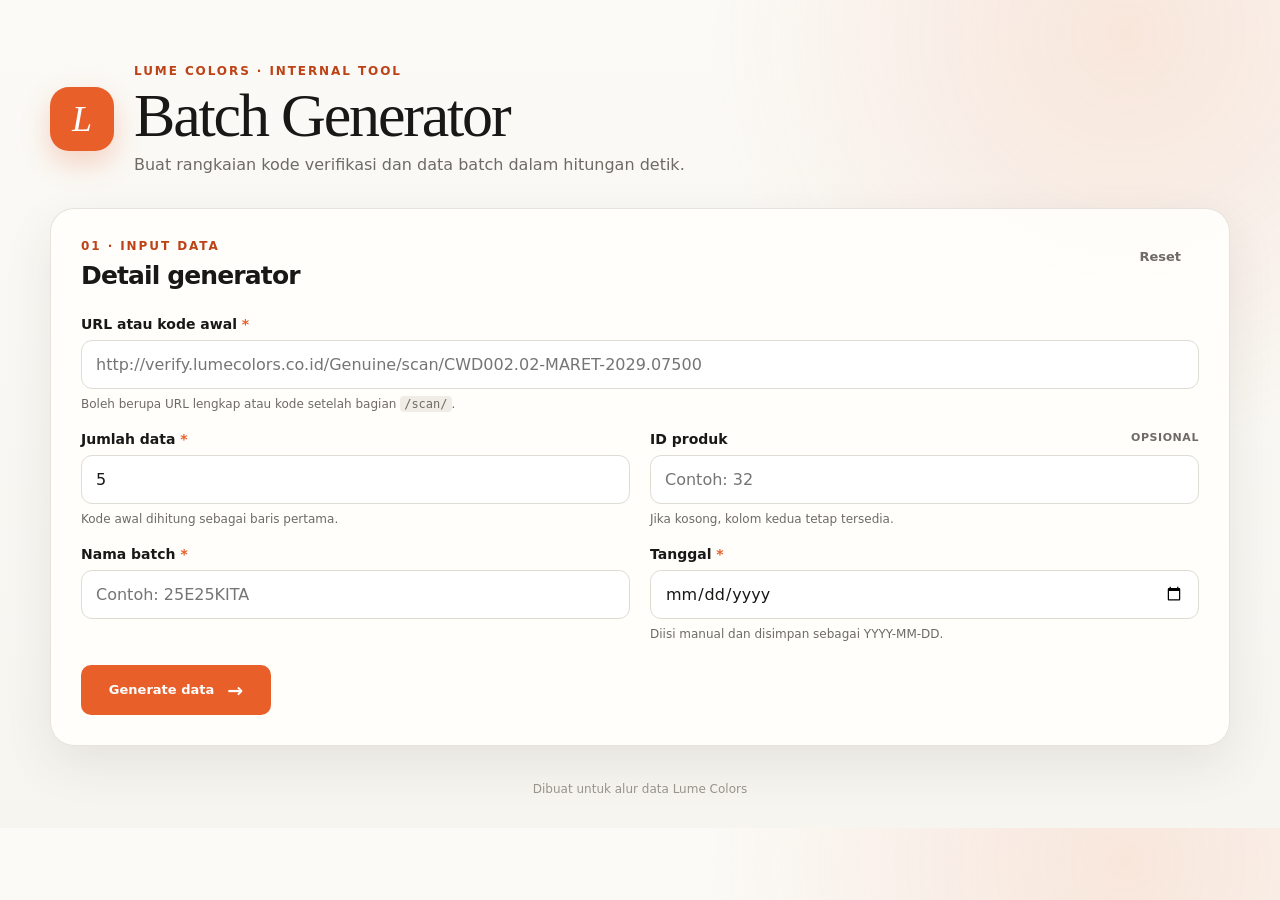
==== index.html @ 01046ef0 "first commit" ====
<!doctype html>
<html lang="id">
  <head>
    <meta charset="UTF-8" />
    <meta name="viewport" content="width=device-width, initial-scale=1.0" />
    <meta name="description" content="Generator data kode verifikasi Lume Colors" />
    <title>Lume Batch Generator</title>
    <link rel="stylesheet" href="styles.css" />
  </head>
  <body>
    <main class="shell">
      <header class="hero">
        <div class="brand-mark" aria-hidden="true">L</div>
        <div>
          <p class="eyebrow">LUME COLORS · INTERNAL TOOL</p>
          <h1>Batch Generator</h1>
          <p class="subtitle">Buat rangkaian kode verifikasi dan data batch dalam hitungan detik.</p>
        </div>
      </header>

      <section class="card input-card" aria-labelledby="form-title">
        <div class="section-heading">
          <div>
            <p class="step">01 · INPUT DATA</p>
            <h2 id="form-title">Detail generator</h2>
          </div>
          <button id="resetButton" class="button button-ghost" type="button">Reset</button>
        </div>

        <form id="generatorForm" novalidate>
          <div class="field field-wide">
            <label for="startCode">URL atau kode awal <span>*</span></label>
            <input
              id="startCode"
              name="startCode"
              type="text"
              autocomplete="off"
              placeholder="http://verify.lumecolors.co.id/Genuine/scan/CWD002.02-MARET-2029.07500"
              required
            />
            <small>Boleh berupa URL lengkap atau kode setelah bagian <code>/scan/</code>.</small>
          </div>

          <div class="form-grid">
            <div class="field">
              <label for="amount">Jumlah data <span>*</span></label>
              <input id="amount" name="amount" type="number" min="1" max="100000" value="5" required />
              <small>Kode awal dihitung sebagai baris pertama.</small>
            </div>

            <div class="field">
              <label for="productId">ID produk <em>Opsional</em></label>
              <input id="productId" name="productId" type="text" autocomplete="off" placeholder="Contoh: 32" />
              <small>Jika kosong, kolom kedua tetap tersedia.</small>
            </div>

            <div class="field">
              <label for="batchName">Nama batch <span>*</span></label>
              <input id="batchName" name="batchName" type="text" autocomplete="off" placeholder="Contoh: 25E25KITA" required />
            </div>

            <div class="field">
              <label for="expiryDate">Tanggal <span>*</span></label>
              <input id="expiryDate" name="expiryDate" type="date" required />
              <small>Diisi manual dan disimpan sebagai YYYY-MM-DD.</small>
            </div>
          </div>

          <div id="formError" class="message error-message" role="alert" hidden></div>
          <button class="button button-primary" type="submit">
            Generate data
            <span aria-hidden="true">→</span>
          </button>
        </form>
      </section>

      <section id="resultSection" class="card result-card" aria-labelledby="result-title" hidden>
        <div class="section-heading result-heading">
          <div>
            <p class="step">02 · HASIL</p>
            <h2 id="result-title">Data siap digunakan</h2>
            <p id="resultSummary" class="result-summary"></p>
          </div>
          <div class="actions">
            <button id="copyButton" class="button button-secondary" type="button">Salin semua</button>
            <button id="csvButton" class="button button-secondary" type="button">Unduh CSV</button>
            <button id="txtButton" class="button button-secondary" type="button">Unduh TXT</button>
          </div>
        </div>

        <div id="successMessage" class="message success-message" role="status" hidden></div>

        <div class="table-wrap">
          <table>
            <thead>
              <tr>
                <th>No.</th>
                <th>Kode</th>
                <th>ID produk</th>
                <th>Batch</th>
                <th>Tanggal</th>
                <th>URL hasil lengkap</th>
              </tr>
            </thead>
            <tbody id="resultBody"></tbody>
          </table>
        </div>
      </section>
    </main>

    <footer>Dibuat untuk alur data Lume Colors</footer>
    <script src="app.js"></script>
  </body>
</html>
---- styles.css ----
:root {
  --ink: #191817;
  --muted: #6e6b67;
  --paper: #f7f5f0;
  --card: #fffefb;
  --line: #dfdcd4;
  --orange: #e85f2a;
  --orange-dark: #bd4216;
  --soft-orange: #fff0e9;
  --green: #287a55;
  --red: #ad342d;
  --shadow: 0 18px 50px rgba(49, 40, 30, 0.09);
}

* { box-sizing: border-box; }

body {
  min-width: 320px;
  margin: 0;
  color: var(--ink);
  background:
    radial-gradient(circle at 88% 4%, rgba(232, 95, 42, 0.13), transparent 26rem),
    linear-gradient(180deg, #fbfaf6 0%, var(--paper) 100%);
  font-family: Inter, ui-sans-serif, system-ui, -apple-system, BlinkMacSystemFont, "Segoe UI", sans-serif;
}

.shell { width: min(1180px, calc(100% - 32px)); margin: 0 auto; padding: 64px 0 36px; }
.hero { display: flex; align-items: center; gap: 20px; margin-bottom: 34px; }
.brand-mark { display: grid; place-items: center; width: 64px; height: 64px; border-radius: 19px; color: white; background: var(--orange); font-family: Georgia, serif; font-size: 36px; font-style: italic; box-shadow: 0 12px 28px rgba(232, 95, 42, .25); }
.eyebrow, .step { margin: 0 0 8px; color: var(--orange-dark); font-size: 12px; font-weight: 800; letter-spacing: .16em; }
h1, h2 { margin: 0; letter-spacing: -.035em; }
h1 { font-family: Georgia, "Times New Roman", serif; font-size: clamp(38px, 6vw, 62px); font-weight: 500; line-height: .95; }
h2 { font-size: 25px; }
.subtitle { margin: 10px 0 0; color: var(--muted); }
.card { padding: 30px; border: 1px solid rgba(223, 220, 212, .8); border-radius: 24px; background: rgba(255, 254, 251, .94); box-shadow: var(--shadow); }
.result-card { margin-top: 24px; }
.section-heading { display: flex; align-items: flex-start; justify-content: space-between; gap: 20px; margin-bottom: 26px; }
.form-grid { display: grid; grid-template-columns: repeat(2, minmax(0, 1fr)); gap: 20px; margin-top: 20px; }
.field { display: flex; flex-direction: column; gap: 8px; }
label { font-size: 14px; font-weight: 750; }
label span { color: var(--orange); }
label em { float: right; color: var(--muted); font-size: 11px; font-style: normal; font-weight: 600; letter-spacing: .05em; text-transform: uppercase; }
input { width: 100%; height: 49px; padding: 0 14px; border: 1px solid var(--line); border-radius: 11px; outline: none; color: var(--ink); background: #fff; font: inherit; transition: border-color .18s, box-shadow .18s; }
input:focus { border-color: var(--orange); box-shadow: 0 0 0 4px rgba(232, 95, 42, .11); }
input.invalid { border-color: var(--red); }
small { color: var(--muted); font-size: 12px; }
code { padding: 1px 4px; border-radius: 4px; background: #f0ede7; }
.button { display: inline-flex; align-items: center; justify-content: center; gap: 13px; min-height: 42px; padding: 0 17px; border: 0; border-radius: 10px; cursor: pointer; font: inherit; font-size: 13px; font-weight: 750; transition: transform .15s, background .15s, border-color .15s; }
.button:hover { transform: translateY(-1px); }
.button-primary { min-width: 190px; height: 50px; margin-top: 24px; color: white; background: var(--orange); }
.button-primary:hover { background: var(--orange-dark); }
.button-primary span { font-size: 19px; }
.button-secondary { border: 1px solid var(--line); background: #fff; }
.button-secondary:hover, .button-ghost:hover { border-color: #bdb8af; background: #f5f2ec; }
.button-ghost { min-height: 36px; color: var(--muted); background: transparent; border: 1px solid transparent; }
.actions { display: flex; flex-wrap: wrap; justify-content: flex-end; gap: 8px; }
.result-summary { margin: 7px 0 0; color: var(--muted); font-size: 14px; }
.message { margin: 0 0 18px; padding: 12px 14px; border-radius: 9px; font-size: 13px; }
.error-message { color: var(--red); background: #fff0ee; }
.success-message { color: var(--green); background: #ebf8f1; }
.table-wrap { max-height: 520px; overflow: auto; border: 1px solid var(--line); border-radius: 14px; }
table { width: 100%; border-collapse: collapse; white-space: nowrap; font-size: 13px; }
th { position: sticky; top: 0; z-index: 1; padding: 13px 14px; color: var(--muted); background: #f2efe8; font-size: 11px; letter-spacing: .07em; text-align: left; text-transform: uppercase; }
td { padding: 12px 14px; border-top: 1px solid #ebe8e1; }
tbody tr:hover { background: #fff8f4; }
td:first-child { color: var(--muted); text-align: right; }
td:last-child { font-family: Consolas, "Courier New", monospace; }
footer { padding: 0 16px 32px; color: #98938b; font-size: 12px; text-align: center; }
[hidden] { display: none !important; }

@media (max-width: 760px) {
  .shell { width: min(100% - 20px, 1180px); padding-top: 32px; }
  .hero { align-items: flex-start; }
  .brand-mark { width: 52px; height: 52px; border-radius: 15px; font-size: 29px; }
  .subtitle { font-size: 14px; }
  .card { padding: 21px 17px; border-radius: 18px; }
  .form-grid { grid-template-columns: 1fr; }
  .result-heading { flex-direction: column; }
  .actions { justify-content: flex-start; }
}
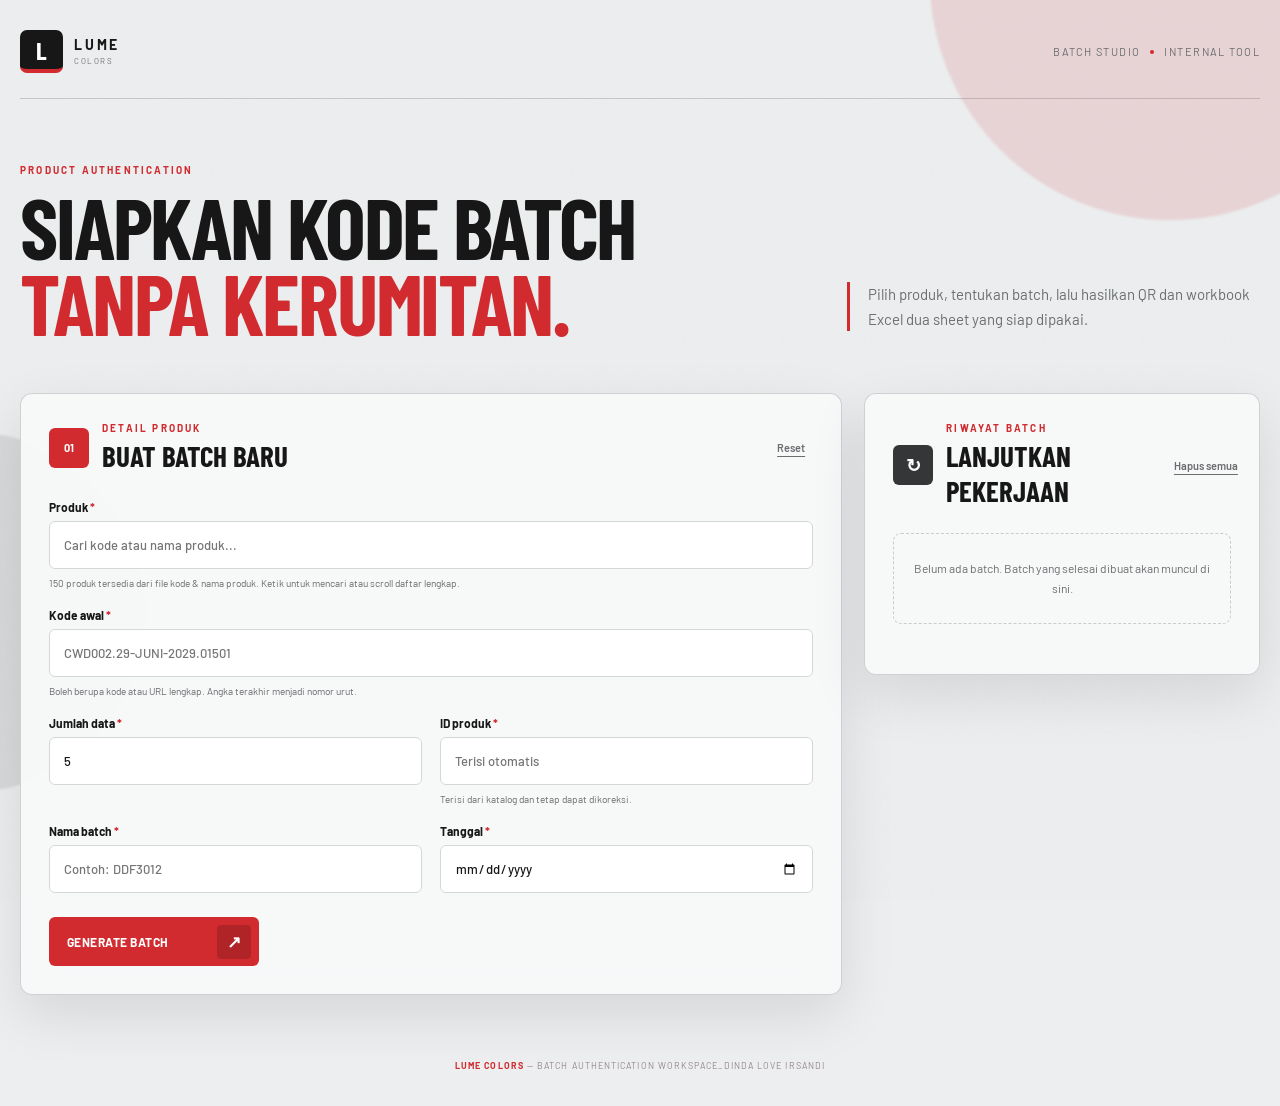
==== commit 9f554db1: "update features" ====
--- a/index.html
+++ b/index.html
@@ -1,114 +1,54 @@
 <!doctype html>
 <html lang="id">
-  <head>
-    <meta charset="UTF-8" />
-    <meta name="viewport" content="width=device-width, initial-scale=1.0" />
-    <meta name="description" content="Generator data kode verifikasi Lume Colors" />
-    <title>Lume Batch Generator</title>
-    <link rel="stylesheet" href="styles.css" />
-  </head>
-  <body>
-    <main class="shell">
-      <header class="hero">
-        <div class="brand-mark" aria-hidden="true">L</div>
-        <div>
-          <p class="eyebrow">LUME COLORS · INTERNAL TOOL</p>
-          <h1>Batch Generator</h1>
-          <p class="subtitle">Buat rangkaian kode verifikasi dan data batch dalam hitungan detik.</p>
+<head>
+  <meta charset="UTF-8" />
+  <meta name="viewport" content="width=device-width, initial-scale=1" />
+  <meta name="description" content="Generator batch dan QR produk Lume Colors" />
+  <title>Lume Batch Studio</title>
+  <link rel="stylesheet" href="styles.css" />
+</head>
+<body>
+  <div class="ambient ambient-one"></div><div class="ambient ambient-two"></div>
+  <main class="shell">
+    <header class="topbar">
+      <a class="brand" href="#" aria-label="Lume Colors"><span class="brand-monogram">L</span><span><strong>LUME</strong><small>COLORS</small></span></a>
+      <span class="tool-label">Batch Studio <i></i> Internal Tool</span>
+    </header>
+    <section class="hero">
+      <div><p class="kicker">PRODUCT AUTHENTICATION</p><h1>Siapkan kode batch<br><em>tanpa kerumitan.</em></h1></div>
+      <p class="hero-copy">Pilih produk, tentukan batch, lalu hasilkan QR dan workbook Excel dua sheet yang siap dipakai.</p>
+    </section>
+    <section class="workspace">
+      <form id="generatorForm" class="panel form-panel" novalidate>
+        <div class="panel-heading"><span class="step-number">01</span><div><p class="overline">DETAIL PRODUK</p><h2>Buat batch baru</h2></div><button id="resetButton" class="text-button" type="button">Reset</button></div>
+        <div class="field full">
+          <label for="productSearch">Produk <span>*</span></label>
+          <div class="product-picker"><input id="productSearch" type="search" autocomplete="off" placeholder="Cari kode atau nama produk..." aria-controls="productOptions" /><input id="productCode" name="productCode" type="hidden" /><div id="productOptions" class="product-options" hidden></div></div>
+          <div id="selectedProduct" class="selected-product" hidden><span id="selectedCode"></span><strong id="selectedName"></strong><button id="changeProduct" type="button">Ganti</button></div>
+          <small>150 produk tersedia dari file kode &amp; nama produk. Ketik untuk mencari atau scroll daftar lengkap.</small>
         </div>
-      </header>
-
-      <section class="card input-card" aria-labelledby="form-title">
-        <div class="section-heading">
-          <div>
-            <p class="step">01 · INPUT DATA</p>
-            <h2 id="form-title">Detail generator</h2>
-          </div>
-          <button id="resetButton" class="button button-ghost" type="button">Reset</button>
+        <div class="form-grid">
+          <div class="field full"><label for="startCode">Kode awal <span>*</span></label><input id="startCode" name="startCode" type="text" autocomplete="off" placeholder="CWD002.29-JUNI-2029.01501" required /><small>Boleh berupa kode atau URL lengkap. Angka terakhir menjadi nomor urut.</small></div>
+          <div class="field"><label for="amount">Jumlah data <span>*</span></label><input id="amount" name="amount" type="number" min="1" max="100000" value="5" required /></div>
+          <div class="field"><label for="productId">ID produk <span>*</span></label><input id="productId" name="productId" type="text" inputmode="numeric" autocomplete="off" placeholder="Terisi otomatis" required /><small>Terisi dari katalog dan tetap dapat dikoreksi.</small></div>
+          <div class="field"><label for="batchName">Nama batch <span>*</span></label><input id="batchName" name="batchName" type="text" autocomplete="off" placeholder="Contoh: DDF3012" required /></div>
+          <div class="field"><label for="expiryDate">Tanggal <span>*</span></label><input id="expiryDate" name="expiryDate" type="date" required /></div>
         </div>
-
-        <form id="generatorForm" novalidate>
-          <div class="field field-wide">
-            <label for="startCode">URL atau kode awal <span>*</span></label>
-            <input
-              id="startCode"
-              name="startCode"
-              type="text"
-              autocomplete="off"
-              placeholder="http://verify.lumecolors.co.id/Genuine/scan/CWD002.02-MARET-2029.07500"
-              required
-            />
-            <small>Boleh berupa URL lengkap atau kode setelah bagian <code>/scan/</code>.</small>
-          </div>
-
-          <div class="form-grid">
-            <div class="field">
-              <label for="amount">Jumlah data <span>*</span></label>
-              <input id="amount" name="amount" type="number" min="1" max="100000" value="5" required />
-              <small>Kode awal dihitung sebagai baris pertama.</small>
-            </div>
-
-            <div class="field">
-              <label for="productId">ID produk <em>Opsional</em></label>
-              <input id="productId" name="productId" type="text" autocomplete="off" placeholder="Contoh: 32" />
-              <small>Jika kosong, kolom kedua tetap tersedia.</small>
-            </div>
-
-            <div class="field">
-              <label for="batchName">Nama batch <span>*</span></label>
-              <input id="batchName" name="batchName" type="text" autocomplete="off" placeholder="Contoh: 25E25KITA" required />
-            </div>
-
-            <div class="field">
-              <label for="expiryDate">Tanggal <span>*</span></label>
-              <input id="expiryDate" name="expiryDate" type="date" required />
-              <small>Diisi manual dan disimpan sebagai YYYY-MM-DD.</small>
-            </div>
-          </div>
-
-          <div id="formError" class="message error-message" role="alert" hidden></div>
-          <button class="button button-primary" type="submit">
-            Generate data
-            <span aria-hidden="true">→</span>
-          </button>
-        </form>
-      </section>
-
-      <section id="resultSection" class="card result-card" aria-labelledby="result-title" hidden>
-        <div class="section-heading result-heading">
-          <div>
-            <p class="step">02 · HASIL</p>
-            <h2 id="result-title">Data siap digunakan</h2>
-            <p id="resultSummary" class="result-summary"></p>
-          </div>
-          <div class="actions">
-            <button id="copyButton" class="button button-secondary" type="button">Salin semua</button>
-            <button id="csvButton" class="button button-secondary" type="button">Unduh CSV</button>
-            <button id="txtButton" class="button button-secondary" type="button">Unduh TXT</button>
-          </div>
-        </div>
-
-        <div id="successMessage" class="message success-message" role="status" hidden></div>
-
-        <div class="table-wrap">
-          <table>
-            <thead>
-              <tr>
-                <th>No.</th>
-                <th>Kode</th>
-                <th>ID produk</th>
-                <th>Batch</th>
-                <th>Tanggal</th>
-                <th>URL hasil lengkap</th>
-              </tr>
-            </thead>
-            <tbody id="resultBody"></tbody>
-          </table>
-        </div>
-      </section>
-    </main>
-
-    <footer>Dibuat untuk alur data Lume Colors</footer>
-    <script src="app.js"></script>
-  </body>
+        <div id="formError" class="message error-message" role="alert" hidden></div>
+        <button class="primary-button" type="submit"><span>Generate batch</span><b aria-hidden="true">&#8599;</b></button>
+      </form>
+      <aside id="historyPanel" class="panel history-panel">
+        <div class="panel-heading"><span class="step-number muted">&#8635;</span><div><p class="overline">RIWAYAT BATCH</p><h2>Lanjutkan pekerjaan</h2></div><div class="history-head-actions"><button id="downloadAllHistoryButton" class="text-button download-all" type="button" hidden>Unduh semua</button><button id="clearAllHistoryButton" class="text-button" type="button">Hapus semua</button></div></div>
+        <p id="emptyHistory" class="empty-state">Belum ada batch. Batch yang selesai dibuat akan muncul di sini.</p><div id="historyList" class="history-list"></div>
+      </aside>
+    </section>
+    <section id="resultSection" class="panel result-panel" hidden>
+      <div class="result-heading"><div class="panel-heading"><span class="step-number">02</span><div><p class="overline">HASIL GENERATOR</p><h2 id="resultTitle">Data siap digunakan</h2><p id="resultSummary" class="summary"></p></div></div><div class="actions"><button id="copyButton" class="secondary-button" type="button">Salin QR</button><button id="xlsxButton" class="primary-button compact" type="button">Unduh Excel <b>&#8595;</b></button></div></div>
+      <div id="successMessage" class="message success-message" role="status" hidden></div>
+      <div class="table-wrap"><table><thead><tr><th>No.</th><th>Produk</th><th>Kode</th><th>ID</th><th>Batch</th><th>Tanggal</th><th>QR / URL</th></tr></thead><tbody id="resultBody"></tbody></table></div>
+    </section>
+  </main>
+  <footer><span>LUME COLORS</span> &mdash; batch authentication workspace_DINDA LOVE IRSANDI</footer>
+  <script src="products.js"></script><script src="app.js"></script>
+</body>
 </html>
--- a/styles.css
+++ b/styles.css
@@ -1,80 +1,47 @@
-:root {
-  --ink: #191817;
-  --muted: #6e6b67;
-  --paper: #f7f5f0;
-  --card: #fffefb;
-  --line: #dfdcd4;
-  --orange: #e85f2a;
-  --orange-dark: #bd4216;
-  --soft-orange: #fff0e9;
-  --green: #287a55;
-  --red: #ad342d;
-  --shadow: 0 18px 50px rgba(49, 40, 30, 0.09);
-}
+@import url('https://fonts.googleapis.com/css2?family=Barlow:wght@400;500;600;700;800&family=Barlow+Condensed:wght@600;700&display=swap');
 
-* { box-sizing: border-box; }
-
-body {
-  min-width: 320px;
-  margin: 0;
-  color: var(--ink);
-  background:
-    radial-gradient(circle at 88% 4%, rgba(232, 95, 42, 0.13), transparent 26rem),
-    linear-gradient(180deg, #fbfaf6 0%, var(--paper) 100%);
-  font-family: Inter, ui-sans-serif, system-ui, -apple-system, BlinkMacSystemFont, "Segoe UI", sans-serif;
-}
-
-.shell { width: min(1180px, calc(100% - 32px)); margin: 0 auto; padding: 64px 0 36px; }
-.hero { display: flex; align-items: center; gap: 20px; margin-bottom: 34px; }
-.brand-mark { display: grid; place-items: center; width: 64px; height: 64px; border-radius: 19px; color: white; background: var(--orange); font-family: Georgia, serif; font-size: 36px; font-style: italic; box-shadow: 0 12px 28px rgba(232, 95, 42, .25); }
-.eyebrow, .step { margin: 0 0 8px; color: var(--orange-dark); font-size: 12px; font-weight: 800; letter-spacing: .16em; }
-h1, h2 { margin: 0; letter-spacing: -.035em; }
-h1 { font-family: Georgia, "Times New Roman", serif; font-size: clamp(38px, 6vw, 62px); font-weight: 500; line-height: .95; }
-h2 { font-size: 25px; }
-.subtitle { margin: 10px 0 0; color: var(--muted); }
-.card { padding: 30px; border: 1px solid rgba(223, 220, 212, .8); border-radius: 24px; background: rgba(255, 254, 251, .94); box-shadow: var(--shadow); }
-.result-card { margin-top: 24px; }
-.section-heading { display: flex; align-items: flex-start; justify-content: space-between; gap: 20px; margin-bottom: 26px; }
-.form-grid { display: grid; grid-template-columns: repeat(2, minmax(0, 1fr)); gap: 20px; margin-top: 20px; }
-.field { display: flex; flex-direction: column; gap: 8px; }
-label { font-size: 14px; font-weight: 750; }
-label span { color: var(--orange); }
-label em { float: right; color: var(--muted); font-size: 11px; font-style: normal; font-weight: 600; letter-spacing: .05em; text-transform: uppercase; }
-input { width: 100%; height: 49px; padding: 0 14px; border: 1px solid var(--line); border-radius: 11px; outline: none; color: var(--ink); background: #fff; font: inherit; transition: border-color .18s, box-shadow .18s; }
-input:focus { border-color: var(--orange); box-shadow: 0 0 0 4px rgba(232, 95, 42, .11); }
-input.invalid { border-color: var(--red); }
-small { color: var(--muted); font-size: 12px; }
-code { padding: 1px 4px; border-radius: 4px; background: #f0ede7; }
-.button { display: inline-flex; align-items: center; justify-content: center; gap: 13px; min-height: 42px; padding: 0 17px; border: 0; border-radius: 10px; cursor: pointer; font: inherit; font-size: 13px; font-weight: 750; transition: transform .15s, background .15s, border-color .15s; }
-.button:hover { transform: translateY(-1px); }
-.button-primary { min-width: 190px; height: 50px; margin-top: 24px; color: white; background: var(--orange); }
-.button-primary:hover { background: var(--orange-dark); }
-.button-primary span { font-size: 19px; }
-.button-secondary { border: 1px solid var(--line); background: #fff; }
-.button-secondary:hover, .button-ghost:hover { border-color: #bdb8af; background: #f5f2ec; }
-.button-ghost { min-height: 36px; color: var(--muted); background: transparent; border: 1px solid transparent; }
-.actions { display: flex; flex-wrap: wrap; justify-content: flex-end; gap: 8px; }
-.result-summary { margin: 7px 0 0; color: var(--muted); font-size: 14px; }
-.message { margin: 0 0 18px; padding: 12px 14px; border-radius: 9px; font-size: 13px; }
-.error-message { color: var(--red); background: #fff0ee; }
-.success-message { color: var(--green); background: #ebf8f1; }
-.table-wrap { max-height: 520px; overflow: auto; border: 1px solid var(--line); border-radius: 14px; }
-table { width: 100%; border-collapse: collapse; white-space: nowrap; font-size: 13px; }
-th { position: sticky; top: 0; z-index: 1; padding: 13px 14px; color: var(--muted); background: #f2efe8; font-size: 11px; letter-spacing: .07em; text-align: left; text-transform: uppercase; }
-td { padding: 12px 14px; border-top: 1px solid #ebe8e1; }
-tbody tr:hover { background: #fff8f4; }
-td:first-child { color: var(--muted); text-align: right; }
-td:last-child { font-family: Consolas, "Courier New", monospace; }
-footer { padding: 0 16px 32px; color: #98938b; font-size: 12px; text-align: center; }
-[hidden] { display: none !important; }
-
-@media (max-width: 760px) {
-  .shell { width: min(100% - 20px, 1180px); padding-top: 32px; }
-  .hero { align-items: flex-start; }
-  .brand-mark { width: 52px; height: 52px; border-radius: 15px; font-size: 29px; }
-  .subtitle { font-size: 14px; }
-  .card { padding: 21px 17px; border-radius: 18px; }
-  .form-grid { grid-template-columns: 1fr; }
-  .result-heading { flex-direction: column; }
-  .actions { justify-content: flex-start; }
-}
+:root { --ink:#171717; --muted:#6b6d70; --cream:#eceeef; --paper:#f8f9f9; --rose:#d12b2f; --rose-dark:#a7191e; --blush:#e3e5e6; --line:#d4d7d9; --sage:#63686c; --danger:#bd2025; --shadow:0 20px 55px rgba(0,0,0,.10); }
+* { box-sizing:border-box; }
+html { scroll-behavior:smooth; }
+button,input { max-width:100%; }
+button:focus-visible,input:focus-visible { outline:3px solid rgba(209,43,47,.28); outline-offset:2px; }
+body { min-width:320px; margin:0; color:var(--ink); background:var(--cream); font-family:"Barlow",Arial,sans-serif; }
+body::before { content:""; position:fixed; inset:0; z-index:-3; opacity:.42; background-image:url("data:image/svg+xml,%3Csvg xmlns='http://www.w3.org/2000/svg' width='90' height='90' viewBox='0 0 90 90'%3E%3Cfilter id='n'%3E%3CfeTurbulence type='fractalNoise' baseFrequency='.9' numOctaves='2' stitchTiles='stitch'/%3E%3C/filter%3E%3Crect width='100%25' height='100%25' filter='url(%23n)' opacity='.07'/%3E%3C/svg%3E"); }
+.ambient { position:fixed; z-index:-2; border-radius:50%; filter:blur(1px); pointer-events:none; }
+.ambient-one { width:480px; height:480px; top:-260px; right:-130px; background:rgba(209,43,47,.13); }
+.ambient-two { width:360px; height:360px; left:-210px; top:48%; background:rgba(48,51,54,.10); }
+.shell { width:min(1240px,calc(100% - 40px)); margin:auto; padding:30px 0 55px; }
+.topbar { display:flex; align-items:center; justify-content:space-between; padding-bottom:25px; border-bottom:1px solid rgba(23,23,23,.18); }
+.brand { display:flex; align-items:center; gap:11px; color:inherit; text-decoration:none; }
+.brand-monogram { display:grid; place-items:center; width:43px; height:43px; border-radius:7px; color:#fff; background:var(--ink); border-bottom:4px solid var(--rose); font-family:"Barlow Condensed",Arial,sans-serif; font-size:25px; font-weight:700; }
+.brand strong,.brand small { display:block; line-height:1; letter-spacing:.2em; }.brand strong{font-size:14px}.brand small{margin-top:5px;font-size:8px;color:var(--muted)}
+.tool-label { display:flex; align-items:center; gap:10px; color:var(--muted); font-size:11px; letter-spacing:.13em; text-transform:uppercase; }.tool-label i,.history-item p i{width:4px;height:4px;border-radius:50%;background:var(--rose)}
+.hero { display:grid; grid-template-columns:1.3fr .7fr; align-items:end; gap:60px; padding:65px 0 54px; }
+.kicker,.overline { margin:0 0 12px; color:var(--rose); font-size:10px; font-weight:700; letter-spacing:.22em; }
+h1 { margin:0; font-family:"Barlow Condensed",Arial,sans-serif; font-size:clamp(48px,7vw,86px); font-weight:700; line-height:.88; letter-spacing:-.025em; text-transform:uppercase; }
+h1 em { color:var(--rose); font-style:normal; font-weight:700; }.hero-copy{max-width:420px;margin:0 0 8px;padding-left:18px;border-left:3px solid var(--rose);color:var(--muted);font-size:15px;line-height:1.65}
+.workspace { display:grid; grid-template-columns:minmax(0,1.35fr) minmax(360px,.65fr); gap:22px; align-items:start; }
+.panel { border:1px solid rgba(204,207,209,.95); border-radius:12px; background:rgba(248,249,249,.94); box-shadow:var(--shadow); backdrop-filter:blur(14px); }
+.form-panel,.history-panel,.result-panel { min-width:0; padding:28px; }.history-panel{position:sticky;top:20px;overflow:hidden}
+.panel-heading { display:flex; align-items:center; gap:13px; }.panel-heading>div{min-width:0}.panel-heading h2{margin:0;font-family:"Barlow Condensed",Arial,sans-serif;font-size:29px;font-weight:700;text-transform:uppercase}.panel-heading .overline{margin-bottom:4px}
+.step-number { display:grid; place-items:center; flex:0 0 40px; width:40px; height:40px; border-radius:6px; color:#fff; background:var(--rose); font-size:11px; font-weight:700; }.step-number.muted{color:#fff;background:#343638;font-size:18px}
+.text-button { margin-left:auto;padding:8px;border:0;color:var(--muted);background:none;cursor:pointer;font:600 11px "Barlow";text-decoration:underline;text-underline-offset:4px }
+.history-head-actions{display:flex;align-items:center;justify-content:flex-end;gap:4px;margin-left:auto}.history-head-actions .text-button{margin-left:0;white-space:nowrap}.history-head-actions .download-all{color:var(--rose)}
+.form-grid { display:grid; grid-template-columns:1fr 1fr; gap:18px; margin-top:18px; }.field{display:flex;flex-direction:column;gap:7px}.field.full{grid-column:1/-1;margin-top:27px}.form-grid .field.full{margin-top:0}
+label { font-size:12px;font-weight:700 }label span{color:var(--rose)}small{color:var(--muted);font-size:10px;line-height:1.4}
+input { width:100%;height:48px;padding:0 14px;border:1px solid var(--line);border-radius:6px;outline:none;color:var(--ink);background:#fff;font:500 13px "Barlow";transition:.2s }input:focus{border-color:var(--rose);box-shadow:0 0 0 4px rgba(209,43,47,.10)}
+.product-picker{position:relative}.product-options{position:absolute;z-index:10;top:54px;left:0;right:0;max-height:300px;overflow:auto;padding:7px;border:1px solid var(--line);border-radius:7px;background:#fff;box-shadow:0 18px 45px rgba(0,0,0,.16)}
+.product-options button{display:grid;grid-template-columns:90px 1fr;width:100%;padding:10px;border:0;border-radius:5px;text-align:left;background:none;cursor:pointer}.product-options button:hover{background:#eceeef}.product-options span{color:var(--rose);font:700 11px monospace}.product-options strong{font-size:12px}
+.selected-product{display:grid;grid-template-columns:auto 1fr auto;align-items:center;gap:13px;padding:12px 14px;border:1px solid #c6c9cb;border-radius:6px;background:#eceeef}.selected-product span{padding:5px 8px;border-radius:4px;color:#fff;background:#292b2d;font:700 11px monospace}.selected-product strong{font-size:13px}.selected-product button{border:0;color:var(--rose);background:none;cursor:pointer;font:700 11px "Barlow"}
+.primary-button,.secondary-button,.continue-button{border:0;border-radius:6px;cursor:pointer;font-family:"Barlow";transition:background .16s,color .16s,border-color .16s,transform .16s}.primary-button{display:flex;align-items:center;justify-content:space-between;width:210px;height:49px;margin-top:24px;padding:0 8px 0 18px;color:#fff;background:var(--rose);font-size:12px;font-weight:700;text-transform:uppercase;letter-spacing:.04em}.primary-button:hover{background:var(--rose-dark);transform:translateY(-1px)}.primary-button b{display:grid;place-items:center;width:34px;height:34px;border-radius:4px;background:rgba(0,0,0,.16);font-size:17px}.primary-button.compact{width:165px;margin:0}.secondary-button{height:49px;padding:0 18px;border:1px solid #bfc2c4;background:#fff;font-size:12px;font-weight:700}.secondary-button:hover{border-color:#707477;background:#f0f1f2}
+.message{margin-top:17px;padding:11px 13px;border-radius:9px;font-size:12px}.error-message{color:var(--danger);background:#faeaea}.success-message{margin:0 0 16px;color:#52674f;background:#eaf1e7}
+.empty-state{margin:25px 0 0;padding:25px 18px;border:1px dashed #c9ccce;border-radius:8px;color:var(--muted);font-size:12px;line-height:1.6;text-align:center}.history-list{display:grid;gap:10px;margin-top:22px;max-height:560px;overflow:auto;padding-right:5px;scrollbar-width:thin;scrollbar-color:#b8bbbd transparent}
+.history-item{min-width:0;padding:15px;border:1px solid var(--line);border-left:3px solid #393b3d;border-radius:7px;background:#fff;transition:transform .16s,box-shadow .16s,border-left-color .16s}.history-item:hover{transform:translateY(-1px);border-left-color:var(--rose);box-shadow:0 8px 24px rgba(0,0,0,.07)}.history-top{display:flex;justify-content:space-between;align-items:center}.history-top span{color:var(--rose);font:700 11px monospace}.history-top button{display:grid;place-items:center;width:27px;height:27px;padding:0;border:0;border-radius:4px;color:#8d9295;background:none;cursor:pointer;font-size:18px}.history-top button:hover{color:#fff;background:var(--rose)}.history-item>strong{display:block;margin:5px 0;font-size:13px;line-height:1.35}.history-item p{display:flex;align-items:center;gap:7px;margin:0 0 7px;color:var(--muted);font-size:10px}.history-item p i{display:inline-block;flex:0 0 4px}.history-item small{display:block;overflow-wrap:anywhere;word-break:break-word;line-height:1.45}.continue-button{display:flex;align-items:center;justify-content:space-between;width:100%;margin-top:12px;padding:9px 11px;color:#fff;background:#343638;font-size:10px;font-weight:700}.continue-button:hover{background:var(--rose)}
+.history-row-actions{display:grid;grid-template-columns:.8fr 1.2fr;gap:6px;margin-top:12px}.history-row-actions .continue-button{margin-top:0}.download-history-button{padding:9px 8px;border:1px solid #c9ccce;border-radius:6px;color:#343638;background:#fff;cursor:pointer;font:700 10px "Barlow"}.download-history-button:hover{color:var(--rose);border-color:var(--rose)}
+.result-panel{margin-top:22px}.result-heading{display:flex;align-items:center;justify-content:space-between;gap:20px;margin-bottom:22px}.summary{margin:5px 0 0;color:var(--muted);font-size:11px}.actions{display:flex;gap:8px}
+.table-wrap{max-height:540px;overflow:auto;border:1px solid var(--line);border-radius:7px}table{width:100%;border-collapse:collapse;white-space:nowrap;font-size:11px}th{position:sticky;top:0;z-index:1;padding:12px;color:#fff;background:#292b2d;border-bottom:3px solid var(--rose);font-size:9px;letter-spacing:.1em;text-align:left;text-transform:uppercase}td{padding:11px 12px;border-top:1px solid #e1e3e4}tbody tr:nth-child(even){background:#f0f1f2}td:nth-child(3),td:last-child{font-family:monospace}td:first-child{color:var(--muted);text-align:right}
+footer{padding:10px 16px 35px;color:#948789;font-size:9px;letter-spacing:.12em;text-align:center;text-transform:uppercase}footer span{color:var(--rose);font-weight:700}[hidden]{display:none!important}
+@media(max-width:1080px){.workspace{grid-template-columns:minmax(0,1.2fr) minmax(330px,.8fr)}.form-panel,.history-panel{padding:23px}.panel-heading h2{font-size:26px}.history-head-actions{flex-direction:column;align-items:flex-end;gap:0}.history-head-actions .text-button{padding-block:4px}}
+@media(max-width:900px){.workspace{grid-template-columns:1fr}.history-panel{position:static}.history-head-actions{flex-direction:row;align-items:center;gap:4px}.history-list{grid-template-columns:repeat(2,minmax(0,1fr));max-height:none}.history-item{height:100%}}
+@media(max-width:680px){.shell{width:min(100% - 20px,1240px);padding-top:14px}.topbar{padding-bottom:17px}.tool-label{font-size:8px}.hero{grid-template-columns:1fr;gap:18px;padding:36px 3px 30px}.hero h1{font-size:clamp(43px,13vw,64px)}.hero-copy{font-size:13px}.form-panel,.history-panel,.result-panel{padding:18px 14px;border-radius:9px}.panel-heading{align-items:flex-start}.panel-heading h2{font-size:25px;line-height:1}.step-number{flex-basis:36px;width:36px;height:36px}.form-grid{grid-template-columns:1fr}.field.full{grid-column:auto}.history-panel>.panel-heading{display:grid;grid-template-columns:36px minmax(0,1fr)}.history-panel>.panel-heading .history-head-actions{grid-column:1/-1;width:100%;margin:13px 0 0;padding-top:11px;border-top:1px solid var(--line);justify-content:flex-start}.history-head-actions .text-button{padding:5px 8px 5px 0}.history-list{grid-template-columns:1fr;margin-top:16px;padding-right:0}.history-item{padding:14px}.result-heading{align-items:flex-start;flex-direction:column}.actions{width:100%}.actions button{flex:1}.primary-button{width:100%}.primary-button.compact{width:auto}.table-wrap{max-height:none;overflow:visible;border:0}table,tbody,tr,td{display:block;width:100%}thead{display:none}table{white-space:normal}tbody{display:grid;gap:10px}tbody tr{overflow:hidden;border:1px solid var(--line);border-radius:7px;background:#fff!important}td,td:first-child{display:grid;grid-template-columns:80px minmax(0,1fr);gap:10px;padding:9px 11px;overflow-wrap:anywhere;text-align:left}td::before{content:attr(data-label);color:var(--muted);font:700 8px "Barlow";letter-spacing:.08em;text-transform:uppercase}td:first-child{border-top:0;background:#e7e9ea}}
+@media(max-width:430px){.brand-monogram{width:38px;height:38px}.tool-label{max-width:105px;text-align:right;line-height:1.4}.panel-heading h2{font-size:23px}.selected-product{grid-template-columns:auto 1fr;gap:9px}.selected-product button{grid-column:2;text-align:left;padding:0}.history-row-actions{grid-template-columns:1fr}.actions{flex-direction:column}.primary-button.compact{width:100%}.secondary-button{width:100%}}
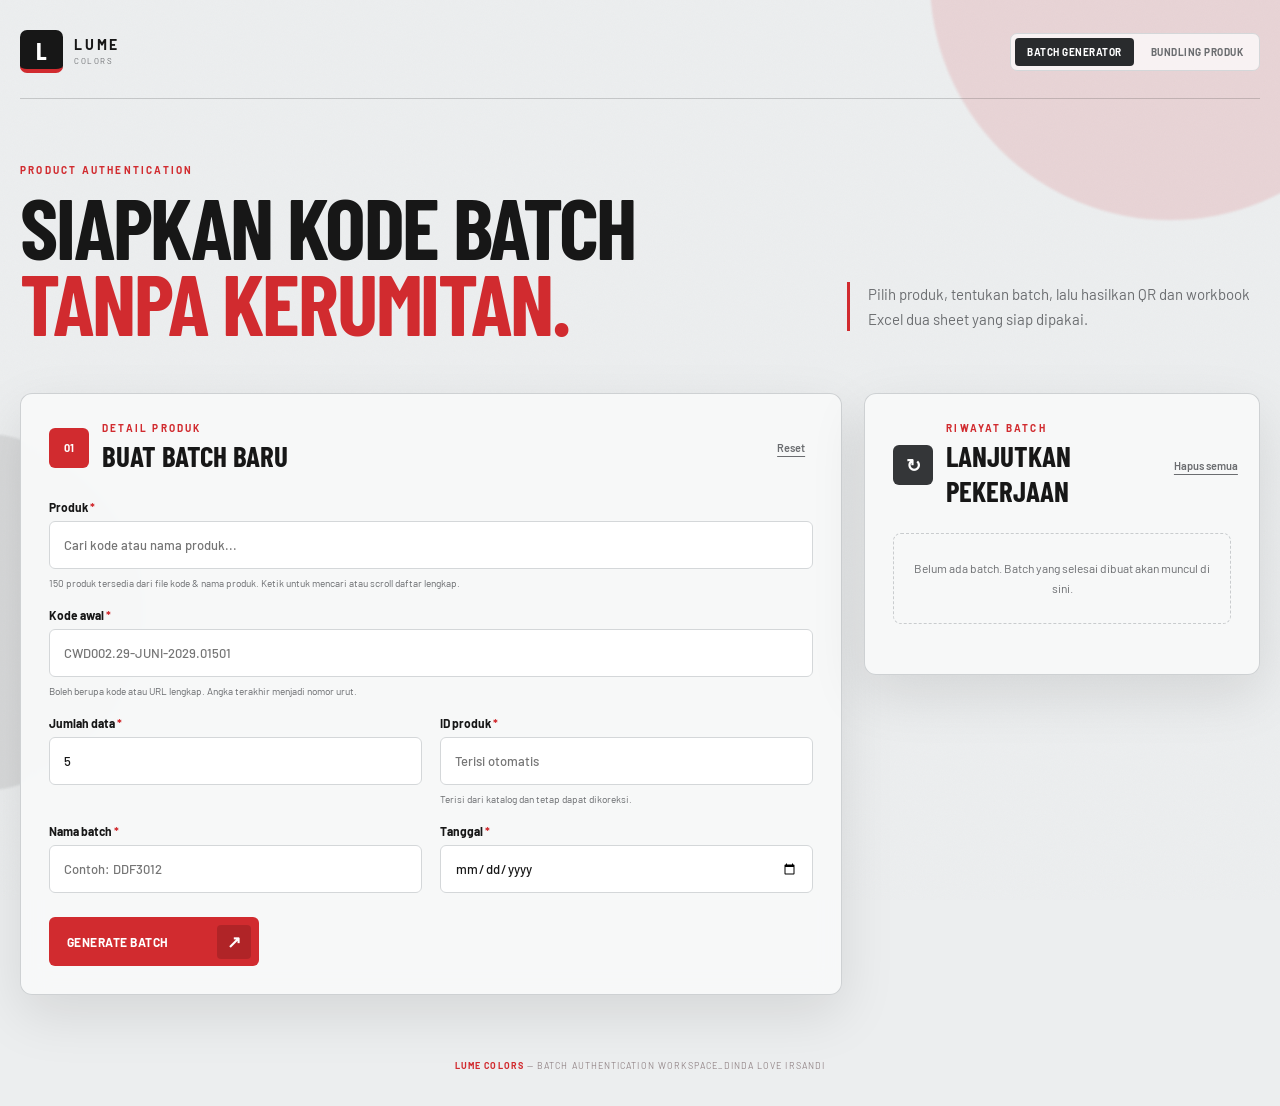
==== commit 93be0a2b: "navbar" ====
--- a/index.html
+++ b/index.html
@@ -12,7 +12,7 @@
   <main class="shell">
     <header class="topbar">
       <a class="brand" href="#" aria-label="Lume Colors"><span class="brand-monogram">L</span><span><strong>LUME</strong><small>COLORS</small></span></a>
-      <span class="tool-label">Batch Studio <i></i> Internal Tool</span>
+      <nav class="main-nav" aria-label="Navigasi utama"><a class="active" href="index.html">Batch Generator</a><a href="bundling.html">Bundling Produk</a></nav>
     </header>
     <section class="hero">
       <div><p class="kicker">PRODUCT AUTHENTICATION</p><h1>Siapkan kode batch<br><em>tanpa kerumitan.</em></h1></div>
--- a/styles.css
+++ b/styles.css
@@ -16,6 +16,7 @@
 .brand-monogram { display:grid; place-items:center; width:43px; height:43px; border-radius:7px; color:#fff; background:var(--ink); border-bottom:4px solid var(--rose); font-family:"Barlow Condensed",Arial,sans-serif; font-size:25px; font-weight:700; }
 .brand strong,.brand small { display:block; line-height:1; letter-spacing:.2em; }.brand strong{font-size:14px}.brand small{margin-top:5px;font-size:8px;color:var(--muted)}
 .tool-label { display:flex; align-items:center; gap:10px; color:var(--muted); font-size:11px; letter-spacing:.13em; text-transform:uppercase; }.tool-label i,.history-item p i{width:4px;height:4px;border-radius:50%;background:var(--rose)}
+.main-nav{display:flex;align-items:center;gap:5px;padding:4px;border:1px solid var(--line);border-radius:7px;background:rgba(255,255,255,.7)}.main-nav a{padding:8px 12px;border-radius:4px;color:var(--muted);font-size:10px;font-weight:700;letter-spacing:.05em;text-decoration:none;text-transform:uppercase}.main-nav a:hover{color:var(--ink);background:#e7e9ea}.main-nav a.active{color:#fff;background:#292b2d}
 .hero { display:grid; grid-template-columns:1.3fr .7fr; align-items:end; gap:60px; padding:65px 0 54px; }
 .kicker,.overline { margin:0 0 12px; color:var(--rose); font-size:10px; font-weight:700; letter-spacing:.22em; }
 h1 { margin:0; font-family:"Barlow Condensed",Arial,sans-serif; font-size:clamp(48px,7vw,86px); font-weight:700; line-height:.88; letter-spacing:-.025em; text-transform:uppercase; }
@@ -43,5 +44,5 @@
 footer{padding:10px 16px 35px;color:#948789;font-size:9px;letter-spacing:.12em;text-align:center;text-transform:uppercase}footer span{color:var(--rose);font-weight:700}[hidden]{display:none!important}
 @media(max-width:1080px){.workspace{grid-template-columns:minmax(0,1.2fr) minmax(330px,.8fr)}.form-panel,.history-panel{padding:23px}.panel-heading h2{font-size:26px}.history-head-actions{flex-direction:column;align-items:flex-end;gap:0}.history-head-actions .text-button{padding-block:4px}}
 @media(max-width:900px){.workspace{grid-template-columns:1fr}.history-panel{position:static}.history-head-actions{flex-direction:row;align-items:center;gap:4px}.history-list{grid-template-columns:repeat(2,minmax(0,1fr));max-height:none}.history-item{height:100%}}
-@media(max-width:680px){.shell{width:min(100% - 20px,1240px);padding-top:14px}.topbar{padding-bottom:17px}.tool-label{font-size:8px}.hero{grid-template-columns:1fr;gap:18px;padding:36px 3px 30px}.hero h1{font-size:clamp(43px,13vw,64px)}.hero-copy{font-size:13px}.form-panel,.history-panel,.result-panel{padding:18px 14px;border-radius:9px}.panel-heading{align-items:flex-start}.panel-heading h2{font-size:25px;line-height:1}.step-number{flex-basis:36px;width:36px;height:36px}.form-grid{grid-template-columns:1fr}.field.full{grid-column:auto}.history-panel>.panel-heading{display:grid;grid-template-columns:36px minmax(0,1fr)}.history-panel>.panel-heading .history-head-actions{grid-column:1/-1;width:100%;margin:13px 0 0;padding-top:11px;border-top:1px solid var(--line);justify-content:flex-start}.history-head-actions .text-button{padding:5px 8px 5px 0}.history-list{grid-template-columns:1fr;margin-top:16px;padding-right:0}.history-item{padding:14px}.result-heading{align-items:flex-start;flex-direction:column}.actions{width:100%}.actions button{flex:1}.primary-button{width:100%}.primary-button.compact{width:auto}.table-wrap{max-height:none;overflow:visible;border:0}table,tbody,tr,td{display:block;width:100%}thead{display:none}table{white-space:normal}tbody{display:grid;gap:10px}tbody tr{overflow:hidden;border:1px solid var(--line);border-radius:7px;background:#fff!important}td,td:first-child{display:grid;grid-template-columns:80px minmax(0,1fr);gap:10px;padding:9px 11px;overflow-wrap:anywhere;text-align:left}td::before{content:attr(data-label);color:var(--muted);font:700 8px "Barlow";letter-spacing:.08em;text-transform:uppercase}td:first-child{border-top:0;background:#e7e9ea}}
+@media(max-width:680px){.shell{width:min(100% - 20px,1240px);padding-top:14px}.topbar{align-items:flex-start;gap:13px;padding-bottom:17px}.main-nav{flex-direction:column;align-items:stretch;padding:3px}.main-nav a{padding:6px 8px;font-size:8px;text-align:center}.tool-label{font-size:8px}.hero{grid-template-columns:1fr;gap:18px;padding:36px 3px 30px}.hero h1{font-size:clamp(43px,13vw,64px)}.hero-copy{font-size:13px}.form-panel,.history-panel,.result-panel{padding:18px 14px;border-radius:9px}.panel-heading{align-items:flex-start}.panel-heading h2{font-size:25px;line-height:1}.step-number{flex-basis:36px;width:36px;height:36px}.form-grid{grid-template-columns:1fr}.field.full{grid-column:auto}.history-panel>.panel-heading{display:grid;grid-template-columns:36px minmax(0,1fr)}.history-panel>.panel-heading .history-head-actions{grid-column:1/-1;width:100%;margin:13px 0 0;padding-top:11px;border-top:1px solid var(--line);justify-content:flex-start}.history-head-actions .text-button{padding:5px 8px 5px 0}.history-list{grid-template-columns:1fr;margin-top:16px;padding-right:0}.history-item{padding:14px}.result-heading{align-items:flex-start;flex-direction:column}.actions{width:100%}.actions button{flex:1}.primary-button{width:100%}.primary-button.compact{width:auto}.table-wrap{max-height:none;overflow:visible;border:0}table,tbody,tr,td{display:block;width:100%}thead{display:none}table{white-space:normal}tbody{display:grid;gap:10px}tbody tr{overflow:hidden;border:1px solid var(--line);border-radius:7px;background:#fff!important}td,td:first-child{display:grid;grid-template-columns:80px minmax(0,1fr);gap:10px;padding:9px 11px;overflow-wrap:anywhere;text-align:left}td::before{content:attr(data-label);color:var(--muted);font:700 8px "Barlow";letter-spacing:.08em;text-transform:uppercase}td:first-child{border-top:0;background:#e7e9ea}}
 @media(max-width:430px){.brand-monogram{width:38px;height:38px}.tool-label{max-width:105px;text-align:right;line-height:1.4}.panel-heading h2{font-size:23px}.selected-product{grid-template-columns:auto 1fr;gap:9px}.selected-product button{grid-column:2;text-align:left;padding:0}.history-row-actions{grid-template-columns:1fr}.actions{flex-direction:column}.primary-button.compact{width:100%}.secondary-button{width:100%}}
